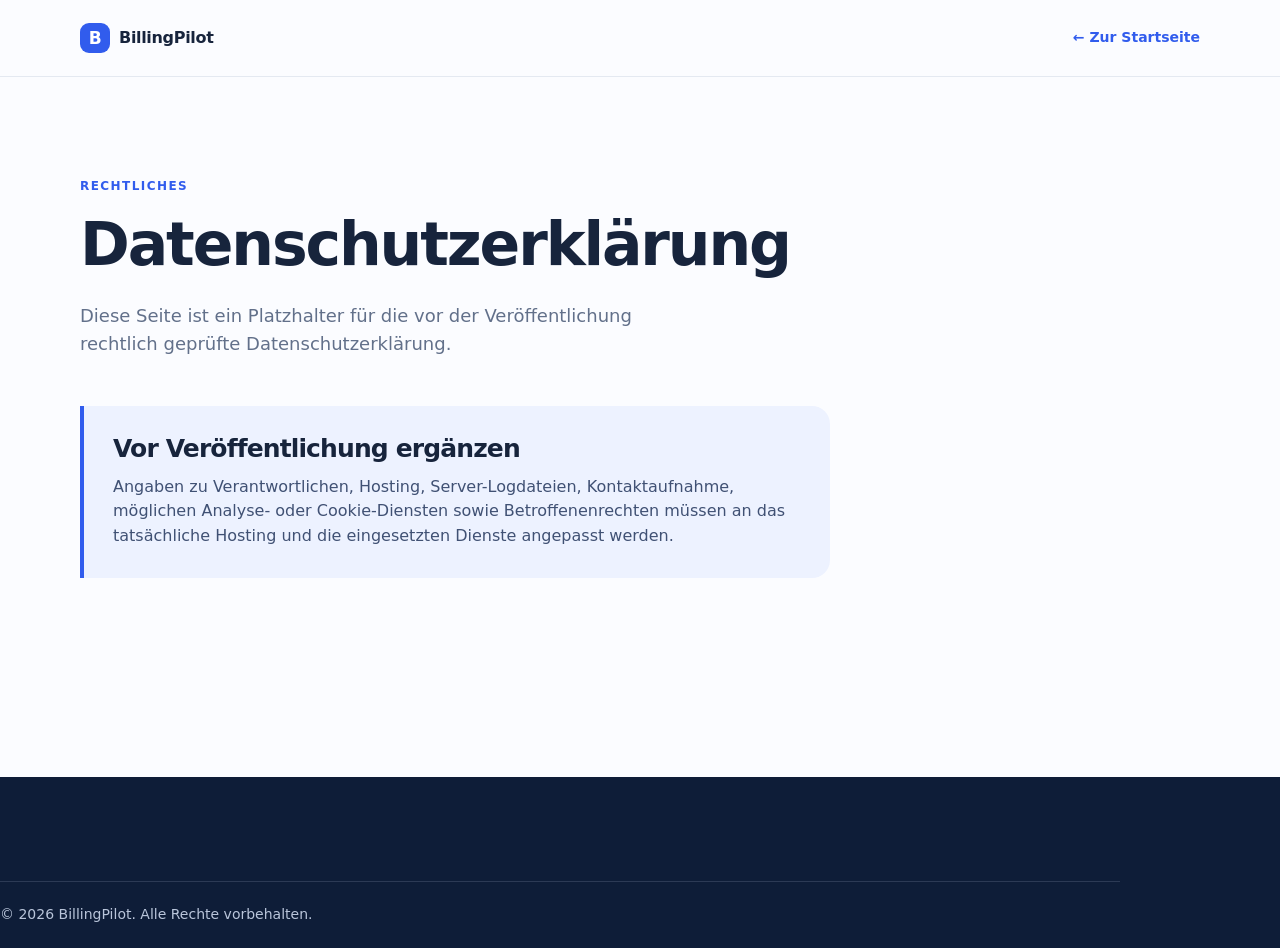
==== datenschutz.html @ 11ef14dd "Add files via upload Initial files for my website." ====
<!doctype html>
<html lang="de">
  <head>
    <meta charset="utf-8">
    <meta name="viewport" content="width=device-width, initial-scale=1">
    <meta name="description" content="Datenschutzinformationen von BillingPilot.">
    <title>Datenschutz – BillingPilot</title>
    <link rel="stylesheet" href="assets/css/site.css">
  </head>
  <body>
    <header class="site-header"><nav class="navigation wrapper" aria-label="Hauptnavigation"><a class="brand" href="index.html" aria-label="BillingPilot Startseite"><span class="brand-mark" aria-hidden="true">B</span><span>BillingPilot</span></a><a class="text-link" href="index.html">← Zur Startseite</a></nav></header>
    <main class="legal-page wrapper">
      <p class="eyebrow">Rechtliches</p>
      <h1>Datenschutzerklärung</h1>
      <p class="lead">Diese Seite ist ein Platzhalter für die vor der Veröffentlichung rechtlich geprüfte Datenschutzerklärung.</p>
      <div class="legal-notice"><h2>Vor Veröffentlichung ergänzen</h2><p>Angaben zu Verantwortlichen, Hosting, Server-Logdateien, Kontaktaufnahme, möglichen Analyse- oder Cookie-Diensten sowie Betroffenenrechten müssen an das tatsächliche Hosting und die eingesetzten Dienste angepasst werden.</p></div>
    </main>
    <footer class="site-footer"><p class="copyright wrapper">© <span id="year"></span> BillingPilot. Alle Rechte vorbehalten.</p></footer>
    <script src="assets/js/site.js"></script>
  </body>
</html>
---- assets/css/site.css ----
:root { --ink: #17243c; --muted: #62708a; --paper: #fbfcff; --line: #dce3ed; --blue: #315ced; --mint: #ceefe2; --navy: #0e1d38; --radius: 18px; }
* { box-sizing: border-box; }
html { scroll-behavior: smooth; }
body { margin: 0; color: var(--ink); background: var(--paper); font-family: "Segoe UI", system-ui, sans-serif; font-size: 16px; line-height: 1.55; }
a { color: inherit; text-decoration: none; }
.wrapper { width: min(1120px, calc(100% - 48px)); margin: 0 auto; }
.skip-link { position: absolute; left: -999px; }
.skip-link:focus { left: 20px; top: 20px; z-index: 5; padding: 10px; background: #fff; }
.site-header { position: sticky; top: 0; z-index: 2; border-bottom: 1px solid rgba(220, 227, 237, .75); background: rgba(251, 252, 255, .9); backdrop-filter: blur(12px); }
.navigation { min-height: 76px; display: flex; align-items: center; justify-content: space-between; gap: 24px; }
.brand { display: inline-flex; align-items: center; gap: 9px; font-weight: 750; letter-spacing: -.02em; }
.brand-mark { display: grid; width: 30px; height: 30px; place-items: center; border-radius: 9px; background: var(--blue); color: #fff; font-size: 17px; font-weight: 800; }
.nav-links { display: flex; gap: 27px; font-size: 14px; font-weight: 600; color: #43506a; }
.nav-links a:hover, .footer-links a:hover { color: var(--blue); }
.menu-toggle { display: none; border: 0; background: none; color: var(--ink); font: inherit; font-weight: 700; }
.hero { overflow: hidden; padding: 100px 0 106px; background: radial-gradient(circle at 82% 14%, #e3eaff 0, transparent 25%), linear-gradient(125deg, #f9fbff 25%, #eef5ff); }
.hero-grid, .download-grid { display: grid; grid-template-columns: 1.15fr .85fr; align-items: center; gap: clamp(42px, 8vw, 108px); }
.eyebrow { margin: 0 0 15px; color: var(--blue); font-size: 12px; font-weight: 800; letter-spacing: .12em; text-transform: uppercase; }
h1, h2, h3, p { margin-top: 0; }
h1, h2, h3 { line-height: 1.12; letter-spacing: -.035em; }
h1 { max-width: 700px; margin-bottom: 24px; font-size: clamp(42px, 5vw, 68px); }
h2 { max-width: 660px; margin-bottom: 18px; font-size: clamp(31px, 3.7vw, 48px); }
h3 { margin-bottom: 10px; font-size: 21px; }
.lead, .section-lead { max-width: 610px; color: var(--muted); font-size: 18px; }
.hero-actions { display: flex; flex-wrap: wrap; align-items: center; gap: 25px; margin-top: 33px; }
.button { display: inline-flex; align-items: center; justify-content: center; min-height: 48px; padding: 0 20px; border: 0; border-radius: 10px; font: inherit; font-weight: 750; }
.button-primary { background: var(--blue); color: #fff; box-shadow: 0 12px 26px rgba(49, 92, 237, .22); }
.button-primary:hover { background: #244bd0; }
.text-link { color: var(--blue); font-size: 14px; font-weight: 750; }
.hero-note { margin: 30px 0 0; color: #79849a; font-size: 13px; }
.dashboard-card { padding: 27px; border: 1px solid #dce5f6; border-radius: var(--radius); background: #fff; box-shadow: 0 30px 60px rgba(31, 55, 104, .14); transform: rotate(2deg); }
.card-topline, .mini-list div { display: flex; align-items: center; justify-content: space-between; gap: 10px; }
.card-topline { color: #586780; font-size: 13px; font-weight: 700; }.status-dot { color: #297859; }.status-dot::before { content: ""; display: inline-block; width: 7px; height: 7px; margin-right: 5px; border-radius: 50%; background: #52bf91; }
.metric { display: flex; flex-direction: column; margin: 26px 0 15px; }.metric strong { font-size: 45px; letter-spacing: -.06em; }.metric span { color: var(--muted); font-size: 13px; }
.chart { height: 91px; display: flex; align-items: end; gap: 9px; padding: 7px 0; border-bottom: 1px solid var(--line); }.chart i { width: 100%; border-radius: 5px 5px 2px 2px; background: #abc1ff; }.chart i:nth-child(1) { height: 35%; }.chart i:nth-child(2) { height: 56%; }.chart i:nth-child(3) { height: 41%; }.chart i:nth-child(4) { height: 72%; background: var(--blue); }.chart i:nth-child(5) { height: 60%; }.chart i:nth-child(6) { height: 84%; }.chart i:nth-child(7) { height: 69%; }
.mini-list { display: grid; gap: 15px; margin-top: 19px; }.mini-list div { justify-content: flex-start; font-size: 12px; }.mini-list b { margin-left: auto; }.avatar { display: grid; width: 27px; height: 27px; place-items: center; border-radius: 50%; background: var(--mint); color: #187052; font-size: 11px; font-weight: 800; }.avatar.muted { background: #eee9ff; color: #6052a5; }
.intro { padding: 116px 0; }.feature-grid { display: grid; grid-template-columns: repeat(3, 1fr); gap: 20px; margin-top: 48px; }.feature-card { min-height: 235px; padding: 29px; border: 1px solid var(--line); border-radius: var(--radius); background: #fff; }.feature-card p, .steps p, .security-panel p, .release-card p { color: var(--muted); font-size: 14px; }.feature-number { display: block; margin-bottom: 46px; color: var(--blue); font-size: 13px; font-weight: 800; }
.workflow { padding: 105px 0; background: var(--navy); color: #f6f8ff; }.workflow-grid { display: grid; grid-template-columns: .8fr 1.2fr; gap: 88px; }.workflow .eyebrow { color: #8ca6ff; }.workflow h2 { max-width: 390px; }.steps { display: grid; gap: 28px; padding: 0; margin: 0; list-style: none; }.steps li { display: flex; gap: 19px; }.steps li > span { display: grid; flex: 0 0 33px; height: 33px; place-items: center; border-radius: 50%; background: rgba(140, 166, 255, .17); color: #a8bbff; font-weight: 800; }.steps h3 { margin: 3px 0 6px; color: #fff; }.steps p { margin-bottom: 0; color: #bfcae0; }
.security { padding: 110px 0; }.security-panel { display: grid; grid-template-columns: 1fr 1fr; gap: 65px; padding: clamp(30px, 5vw, 64px); border-radius: var(--radius); background: var(--mint); }.security-panel .eyebrow { color: #197255; }.security-panel p:last-child { align-self: end; color: #315d4f; font-size: 17px; }
.download { padding: 100px 0; border-top: 1px solid var(--line); background: #f2f5fb; }.release-card { padding: 30px; border-radius: var(--radius); background: #fff; box-shadow: 0 15px 40px rgba(29, 47, 86, .08); }.release-label { color: var(--blue); font-size: 12px; font-weight: 800; text-transform: uppercase; letter-spacing: .08em; }.release-card h3 { margin-top: 20px; }.button-disabled { width: 100%; margin: 10px 0 18px; background: #dce3ee; color: #79849a; cursor: not-allowed; }.release-meta { border-top: 1px solid var(--line); padding-top: 17px; font-size: 12px !important; }
.site-footer { padding: 58px 0 22px; background: var(--navy); color: #fff; }.footer-grid { display: flex; justify-content: space-between; gap: 40px; }.site-footer .brand-mark { background: #8ca6ff; color: var(--navy); }.site-footer p { margin: 13px 0 0; color: #b9c5da; font-size: 14px; }.footer-links { display: flex; flex-wrap: wrap; align-content: start; justify-content: flex-end; gap: 12px 25px; color: #c7d1e2; font-size: 14px; }.copyright { margin-top: 46px !important; padding-top: 22px; border-top: 1px solid rgba(197, 210, 235, .16); }
.legal-page { min-height: calc(100vh - 200px); padding-top: 100px; padding-bottom: 120px; }.legal-page h1 { font-size: clamp(40px, 5vw, 60px); }.legal-notice { max-width: 750px; margin-top: 48px; padding: 29px; border-left: 4px solid var(--blue); border-radius: 0 var(--radius) var(--radius) 0; background: #edf2ff; }.legal-notice h2 { margin-bottom: 12px; font-size: 25px; }.legal-notice p { margin-bottom: 0; color: #405174; }
@media (max-width: 760px) { .wrapper { width: min(100% - 36px, 600px); }.navigation { min-height: 65px; }.menu-toggle { display: block; }.nav-links { display: none; position: absolute; top: 65px; right: 18px; left: 18px; flex-direction: column; gap: 0; padding: 10px 17px; border: 1px solid var(--line); border-radius: 12px; background: #fff; box-shadow: 0 10px 30px rgba(25, 38, 64, .1); }.nav-links.is-open { display: flex; }.nav-links a { padding: 10px 0; }.hero { padding: 64px 0 72px; }.hero-grid, .download-grid, .workflow-grid, .security-panel { grid-template-columns: 1fr; }.dashboard-card { max-width: 420px; margin: 12px auto 0; transform: none; }.intro, .security { padding: 76px 0; }.feature-grid { grid-template-columns: 1fr; margin-top: 32px; }.feature-card { min-height: auto; }.feature-number { margin-bottom: 28px; }.workflow, .download { padding: 75px 0; }.workflow-grid { gap: 38px; }.footer-grid { flex-direction: column; }.footer-links { justify-content: flex-start; } }
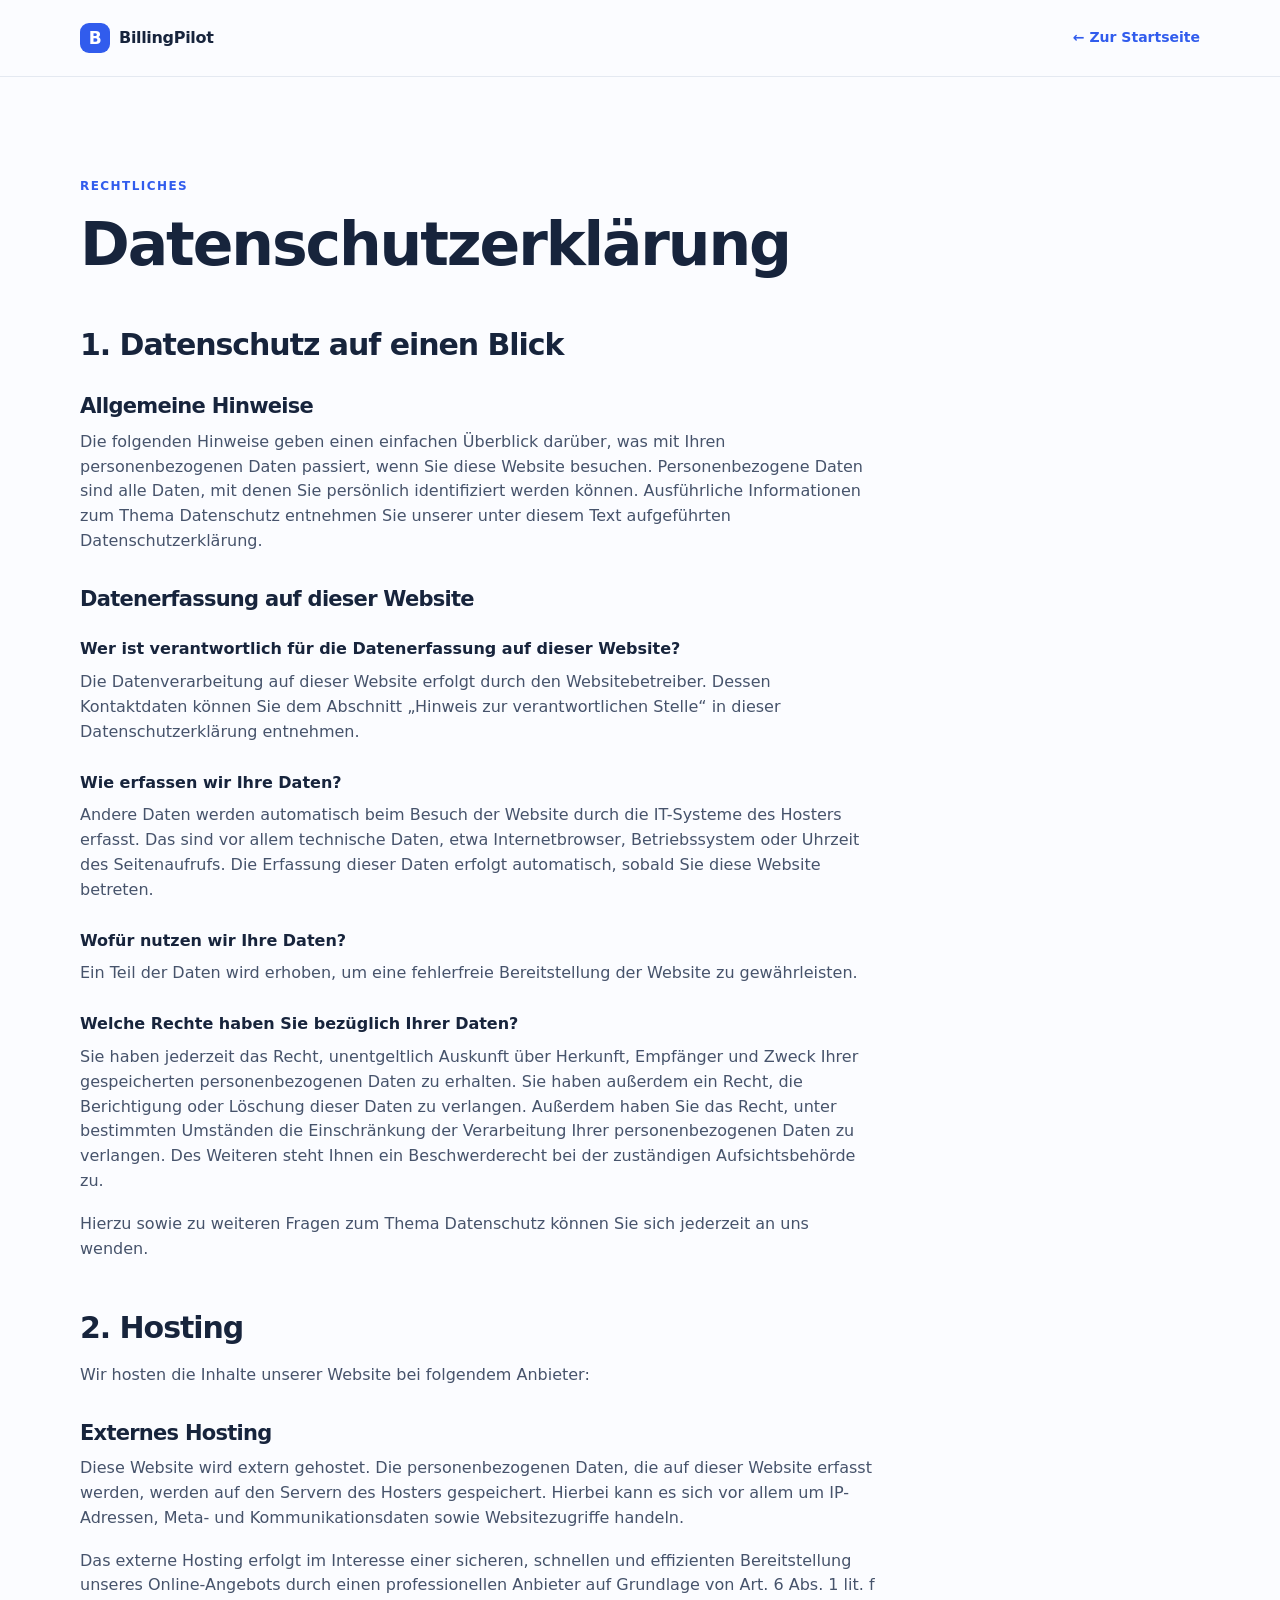
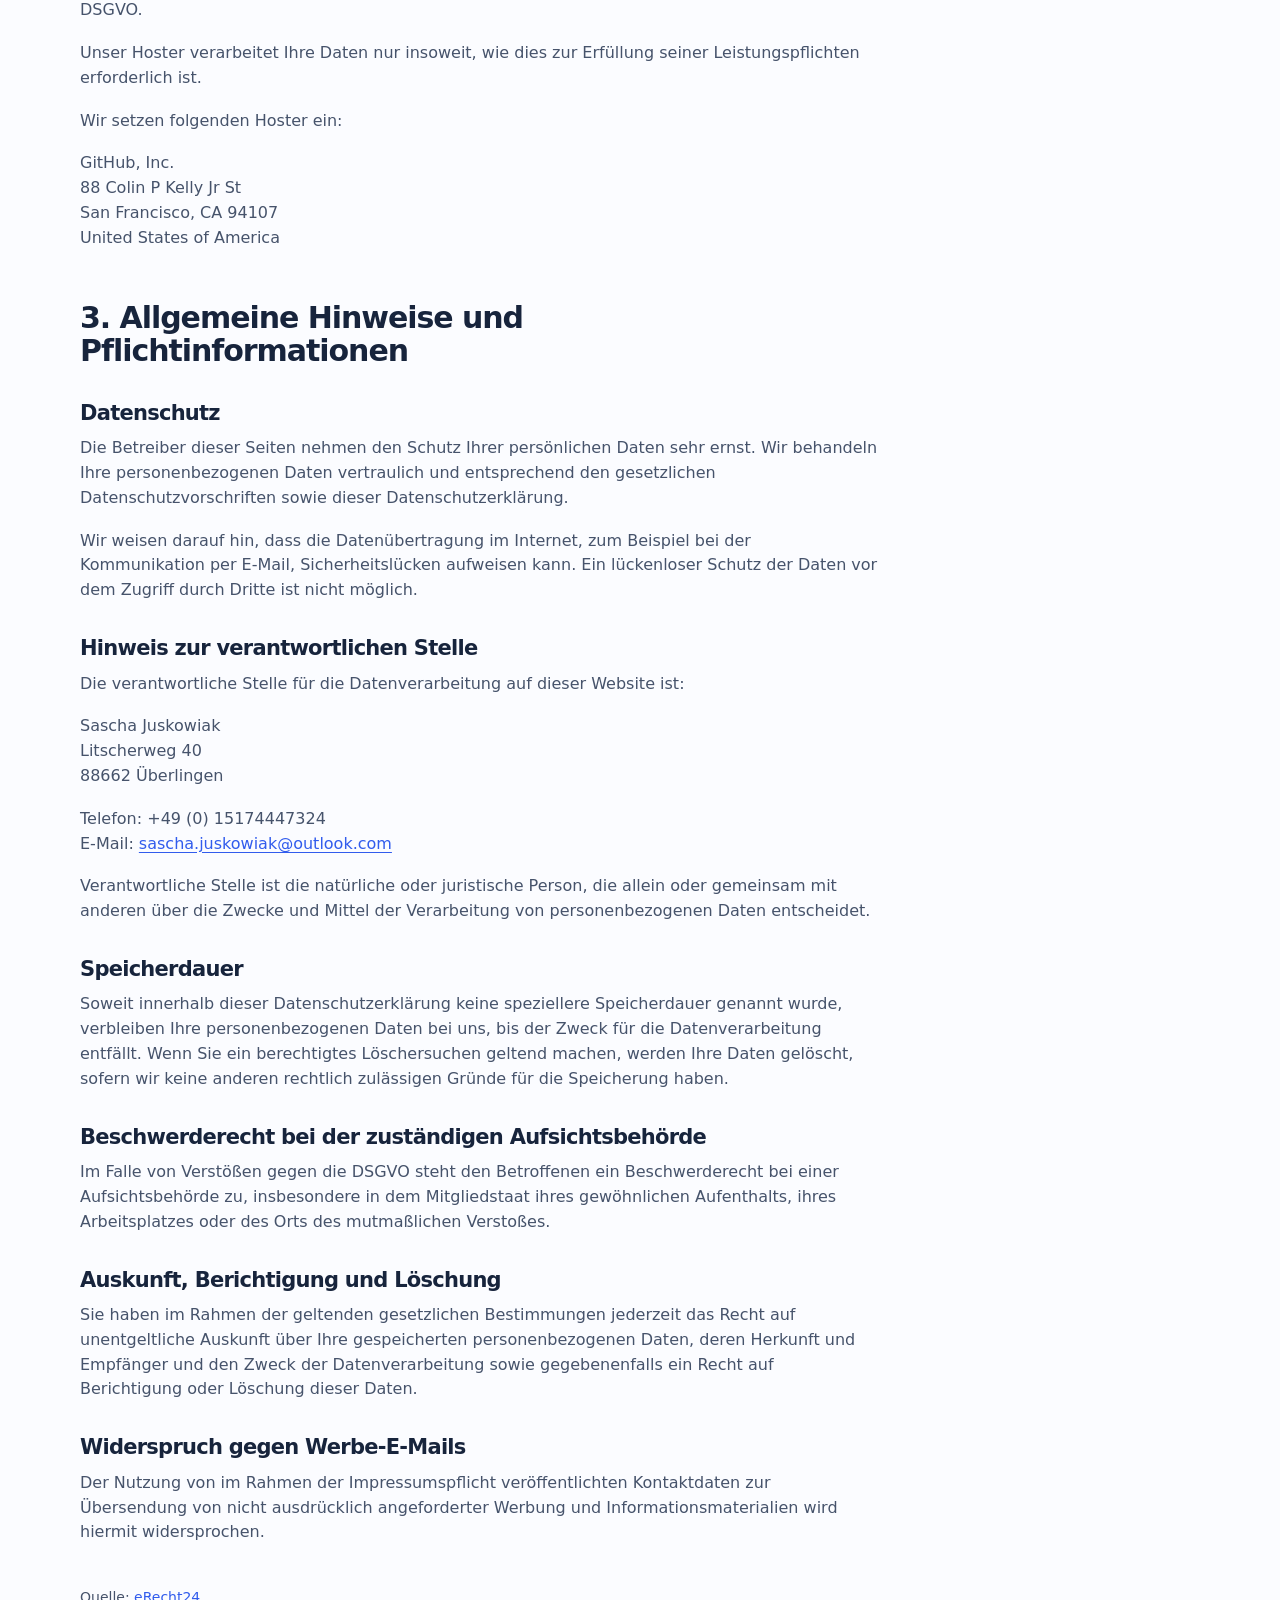
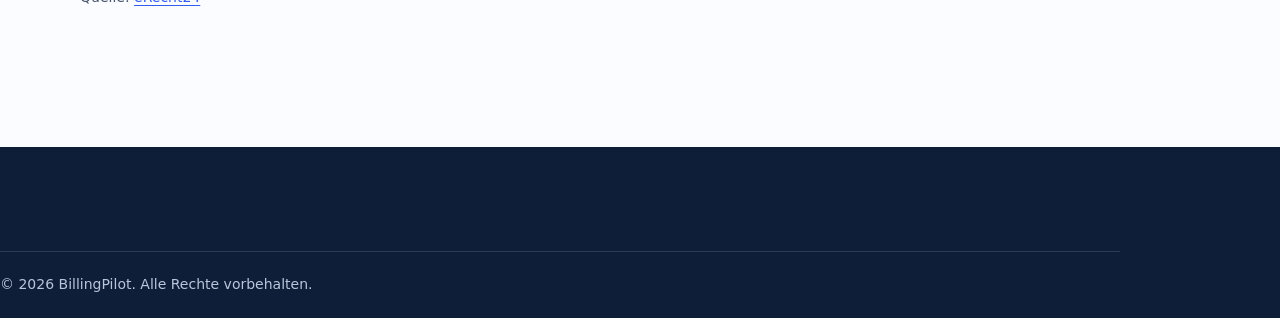
==== commit 2aa2ae09: "Add files via upload Platzhalter Seiten für Datenschutz und Impressum ersetzt durch Rechtstexte von " ====
--- a/datenschutz.html
+++ b/datenschutz.html
@@ -12,8 +12,62 @@
     <main class="legal-page wrapper">
       <p class="eyebrow">Rechtliches</p>
       <h1>Datenschutzerklärung</h1>
-      <p class="lead">Diese Seite ist ein Platzhalter für die vor der Veröffentlichung rechtlich geprüfte Datenschutzerklärung.</p>
-      <div class="legal-notice"><h2>Vor Veröffentlichung ergänzen</h2><p>Angaben zu Verantwortlichen, Hosting, Server-Logdateien, Kontaktaufnahme, möglichen Analyse- oder Cookie-Diensten sowie Betroffenenrechten müssen an das tatsächliche Hosting und die eingesetzten Dienste angepasst werden.</p></div>
+      <div class="legal-content">
+        <h2>1. Datenschutz auf einen Blick</h2>
+        <h3>Allgemeine Hinweise</h3>
+        <p>Die folgenden Hinweise geben einen einfachen Überblick darüber, was mit Ihren personenbezogenen Daten passiert, wenn Sie diese Website besuchen. Personenbezogene Daten sind alle Daten, mit denen Sie persönlich identifiziert werden können. Ausführliche Informationen zum Thema Datenschutz entnehmen Sie unserer unter diesem Text aufgeführten Datenschutzerklärung.</p>
+        <h3>Datenerfassung auf dieser Website</h3>
+        <h4>Wer ist verantwortlich für die Datenerfassung auf dieser Website?</h4>
+        <p>Die Datenverarbeitung auf dieser Website erfolgt durch den Websitebetreiber. Dessen Kontaktdaten können Sie dem Abschnitt „Hinweis zur verantwortlichen Stelle“ in dieser Datenschutzerklärung entnehmen.</p>
+        <h4>Wie erfassen wir Ihre Daten?</h4>
+        <p>Andere Daten werden automatisch beim Besuch der Website durch die IT-Systeme des Hosters erfasst. Das sind vor allem technische Daten, etwa Internetbrowser, Betriebssystem oder Uhrzeit des Seitenaufrufs. Die Erfassung dieser Daten erfolgt automatisch, sobald Sie diese Website betreten.</p>
+        <h4>Wofür nutzen wir Ihre Daten?</h4>
+        <p>Ein Teil der Daten wird erhoben, um eine fehlerfreie Bereitstellung der Website zu gewährleisten.</p>
+        <h4>Welche Rechte haben Sie bezüglich Ihrer Daten?</h4>
+        <p>Sie haben jederzeit das Recht, unentgeltlich Auskunft über Herkunft, Empfänger und Zweck Ihrer gespeicherten personenbezogenen Daten zu erhalten. Sie haben außerdem ein Recht, die Berichtigung oder Löschung dieser Daten zu verlangen. Außerdem haben Sie das Recht, unter bestimmten Umständen die Einschränkung der Verarbeitung Ihrer personenbezogenen Daten zu verlangen. Des Weiteren steht Ihnen ein Beschwerderecht bei der zuständigen Aufsichtsbehörde zu.</p>
+        <p>Hierzu sowie zu weiteren Fragen zum Thema Datenschutz können Sie sich jederzeit an uns wenden.</p>
+
+        <!-- Der Standardabschnitt zu Analyse-Tools bleibt deaktiviert, solange keine Analyse- oder Drittanbieter-Tools eingesetzt werden.
+        <h3>Analyse-Tools und Tools von Drittanbietern</h3>
+        <p>Beim Besuch dieser Website kann Ihr Surf-Verhalten statistisch ausgewertet werden.</p>
+        -->
+
+        <h2>2. Hosting</h2>
+        <p>Wir hosten die Inhalte unserer Website bei folgendem Anbieter:</p>
+        <h3>Externes Hosting</h3>
+        <p>Diese Website wird extern gehostet. Die personenbezogenen Daten, die auf dieser Website erfasst werden, werden auf den Servern des Hosters gespeichert. Hierbei kann es sich vor allem um IP-Adressen, Meta- und Kommunikationsdaten sowie Websitezugriffe handeln.</p>
+        <p>Das externe Hosting erfolgt im Interesse einer sicheren, schnellen und effizienten Bereitstellung unseres Online-Angebots durch einen professionellen Anbieter auf Grundlage von Art. 6 Abs. 1 lit. f DSGVO.</p>
+        <p>Unser Hoster verarbeitet Ihre Daten nur insoweit, wie dies zur Erfüllung seiner Leistungspflichten erforderlich ist.</p>
+        <p>Wir setzen folgenden Hoster ein:</p>
+        <p>GitHub, Inc.<br>88 Colin P Kelly Jr St<br>San Francisco, CA 94107<br>United States of America</p>
+
+        <h2>3. Allgemeine Hinweise und Pflichtinformationen</h2>
+        <h3>Datenschutz</h3>
+        <p>Die Betreiber dieser Seiten nehmen den Schutz Ihrer persönlichen Daten sehr ernst. Wir behandeln Ihre personenbezogenen Daten vertraulich und entsprechend den gesetzlichen Datenschutzvorschriften sowie dieser Datenschutzerklärung.</p>
+        <p>Wir weisen darauf hin, dass die Datenübertragung im Internet, zum Beispiel bei der Kommunikation per E-Mail, Sicherheitslücken aufweisen kann. Ein lückenloser Schutz der Daten vor dem Zugriff durch Dritte ist nicht möglich.</p>
+        <h3>Hinweis zur verantwortlichen Stelle</h3>
+        <p>Die verantwortliche Stelle für die Datenverarbeitung auf dieser Website ist:</p>
+        <p>Sascha Juskowiak<br>Litscherweg 40<br>88662 Überlingen</p>
+        <p>Telefon: +49 (0) 15174447324<br>E-Mail: <a href="mailto:sascha.juskowiak@outlook.com">sascha.juskowiak@outlook.com</a></p>
+        <p>Verantwortliche Stelle ist die natürliche oder juristische Person, die allein oder gemeinsam mit anderen über die Zwecke und Mittel der Verarbeitung von personenbezogenen Daten entscheidet.</p>
+        <h3>Speicherdauer</h3>
+        <p>Soweit innerhalb dieser Datenschutzerklärung keine speziellere Speicherdauer genannt wurde, verbleiben Ihre personenbezogenen Daten bei uns, bis der Zweck für die Datenverarbeitung entfällt. Wenn Sie ein berechtigtes Löschersuchen geltend machen, werden Ihre Daten gelöscht, sofern wir keine anderen rechtlich zulässigen Gründe für die Speicherung haben.</p>
+        <h3>Beschwerderecht bei der zuständigen Aufsichtsbehörde</h3>
+        <p>Im Falle von Verstößen gegen die DSGVO steht den Betroffenen ein Beschwerderecht bei einer Aufsichtsbehörde zu, insbesondere in dem Mitgliedstaat ihres gewöhnlichen Aufenthalts, ihres Arbeitsplatzes oder des Orts des mutmaßlichen Verstoßes.</p>
+        <h3>Auskunft, Berichtigung und Löschung</h3>
+        <p>Sie haben im Rahmen der geltenden gesetzlichen Bestimmungen jederzeit das Recht auf unentgeltliche Auskunft über Ihre gespeicherten personenbezogenen Daten, deren Herkunft und Empfänger und den Zweck der Datenverarbeitung sowie gegebenenfalls ein Recht auf Berichtigung oder Löschung dieser Daten.</p>
+        <h3>Widerspruch gegen Werbe-E-Mails</h3>
+        <p>Der Nutzung von im Rahmen der Impressumspflicht veröffentlichten Kontaktdaten zur Übersendung von nicht ausdrücklich angeforderter Werbung und Informationsmaterialien wird hiermit widersprochen.</p>
+
+        <!-- Diese eRecht24-Standardabschnitte sind aktuell deaktiviert, weil die Test-Website weder eigene Cookies, ein Kontaktformular, eine Kommentarfunktion noch einen Newsletter anbietet.
+        <h2>4. Datenerfassung auf dieser Website</h2>
+        <h3>Cookies</h3><p>Unsere Internetseiten verwenden so genannte Cookies.</p>
+        <h3>Kontaktformular</h3><p>Wenn Sie uns per Kontaktformular Anfragen zukommen lassen, werden Ihre Angaben gespeichert.</p>
+        <h3>Kommentarfunktion auf dieser Website</h3><p>Für die Kommentarfunktion auf dieser Seite werden Daten verarbeitet.</p>
+        <h2>5. Newsletter</h2><h3>Newsletterdaten</h3><p>Wenn Sie den auf der Website angebotenen Newsletter beziehen möchten, benötigen wir Ihre E-Mail-Adresse.</p>
+        -->
+        <p class="legal-source">Quelle: <a href="https://www.e-recht24.de" rel="noopener noreferrer">eRecht24</a></p>
+      </div>
     </main>
     <footer class="site-footer"><p class="copyright wrapper">© <span id="year"></span> BillingPilot. Alle Rechte vorbehalten.</p></footer>
     <script src="assets/js/site.js"></script>
--- a/assets/css/site.css
+++ b/assets/css/site.css
@@ -40,4 +40,5 @@
 .download { padding: 100px 0; border-top: 1px solid var(--line); background: #f2f5fb; }.release-card { padding: 30px; border-radius: var(--radius); background: #fff; box-shadow: 0 15px 40px rgba(29, 47, 86, .08); }.release-label { color: var(--blue); font-size: 12px; font-weight: 800; text-transform: uppercase; letter-spacing: .08em; }.release-card h3 { margin-top: 20px; }.button-disabled { width: 100%; margin: 10px 0 18px; background: #dce3ee; color: #79849a; cursor: not-allowed; }.release-meta { border-top: 1px solid var(--line); padding-top: 17px; font-size: 12px !important; }
 .site-footer { padding: 58px 0 22px; background: var(--navy); color: #fff; }.footer-grid { display: flex; justify-content: space-between; gap: 40px; }.site-footer .brand-mark { background: #8ca6ff; color: var(--navy); }.site-footer p { margin: 13px 0 0; color: #b9c5da; font-size: 14px; }.footer-links { display: flex; flex-wrap: wrap; align-content: start; justify-content: flex-end; gap: 12px 25px; color: #c7d1e2; font-size: 14px; }.copyright { margin-top: 46px !important; padding-top: 22px; border-top: 1px solid rgba(197, 210, 235, .16); }
 .legal-page { min-height: calc(100vh - 200px); padding-top: 100px; padding-bottom: 120px; }.legal-page h1 { font-size: clamp(40px, 5vw, 60px); }.legal-notice { max-width: 750px; margin-top: 48px; padding: 29px; border-left: 4px solid var(--blue); border-radius: 0 var(--radius) var(--radius) 0; background: #edf2ff; }.legal-notice h2 { margin-bottom: 12px; font-size: 25px; }.legal-notice p { margin-bottom: 0; color: #405174; }
+.legal-content { max-width: 800px; color: #46536b; }.legal-content h2 { margin: 50px 0 18px; color: var(--ink); font-size: 30px; }.legal-content h3 { margin: 34px 0 11px; color: var(--ink); font-size: 21px; }.legal-content h4 { margin: 26px 0 8px; color: var(--ink); font-size: 16px; }.legal-content p { margin-bottom: 18px; }.legal-content ul { margin: -4px 0 20px; padding-left: 24px; }.legal-content li { margin-bottom: 9px; }.legal-content a { color: var(--blue); text-decoration: underline; text-underline-offset: 3px; }.legal-source { margin-top: 42px; font-size: 14px; }
 @media (max-width: 760px) { .wrapper { width: min(100% - 36px, 600px); }.navigation { min-height: 65px; }.menu-toggle { display: block; }.nav-links { display: none; position: absolute; top: 65px; right: 18px; left: 18px; flex-direction: column; gap: 0; padding: 10px 17px; border: 1px solid var(--line); border-radius: 12px; background: #fff; box-shadow: 0 10px 30px rgba(25, 38, 64, .1); }.nav-links.is-open { display: flex; }.nav-links a { padding: 10px 0; }.hero { padding: 64px 0 72px; }.hero-grid, .download-grid, .workflow-grid, .security-panel { grid-template-columns: 1fr; }.dashboard-card { max-width: 420px; margin: 12px auto 0; transform: none; }.intro, .security { padding: 76px 0; }.feature-grid { grid-template-columns: 1fr; margin-top: 32px; }.feature-card { min-height: auto; }.feature-number { margin-bottom: 28px; }.workflow, .download { padding: 75px 0; }.workflow-grid { gap: 38px; }.footer-grid { flex-direction: column; }.footer-links { justify-content: flex-start; } }
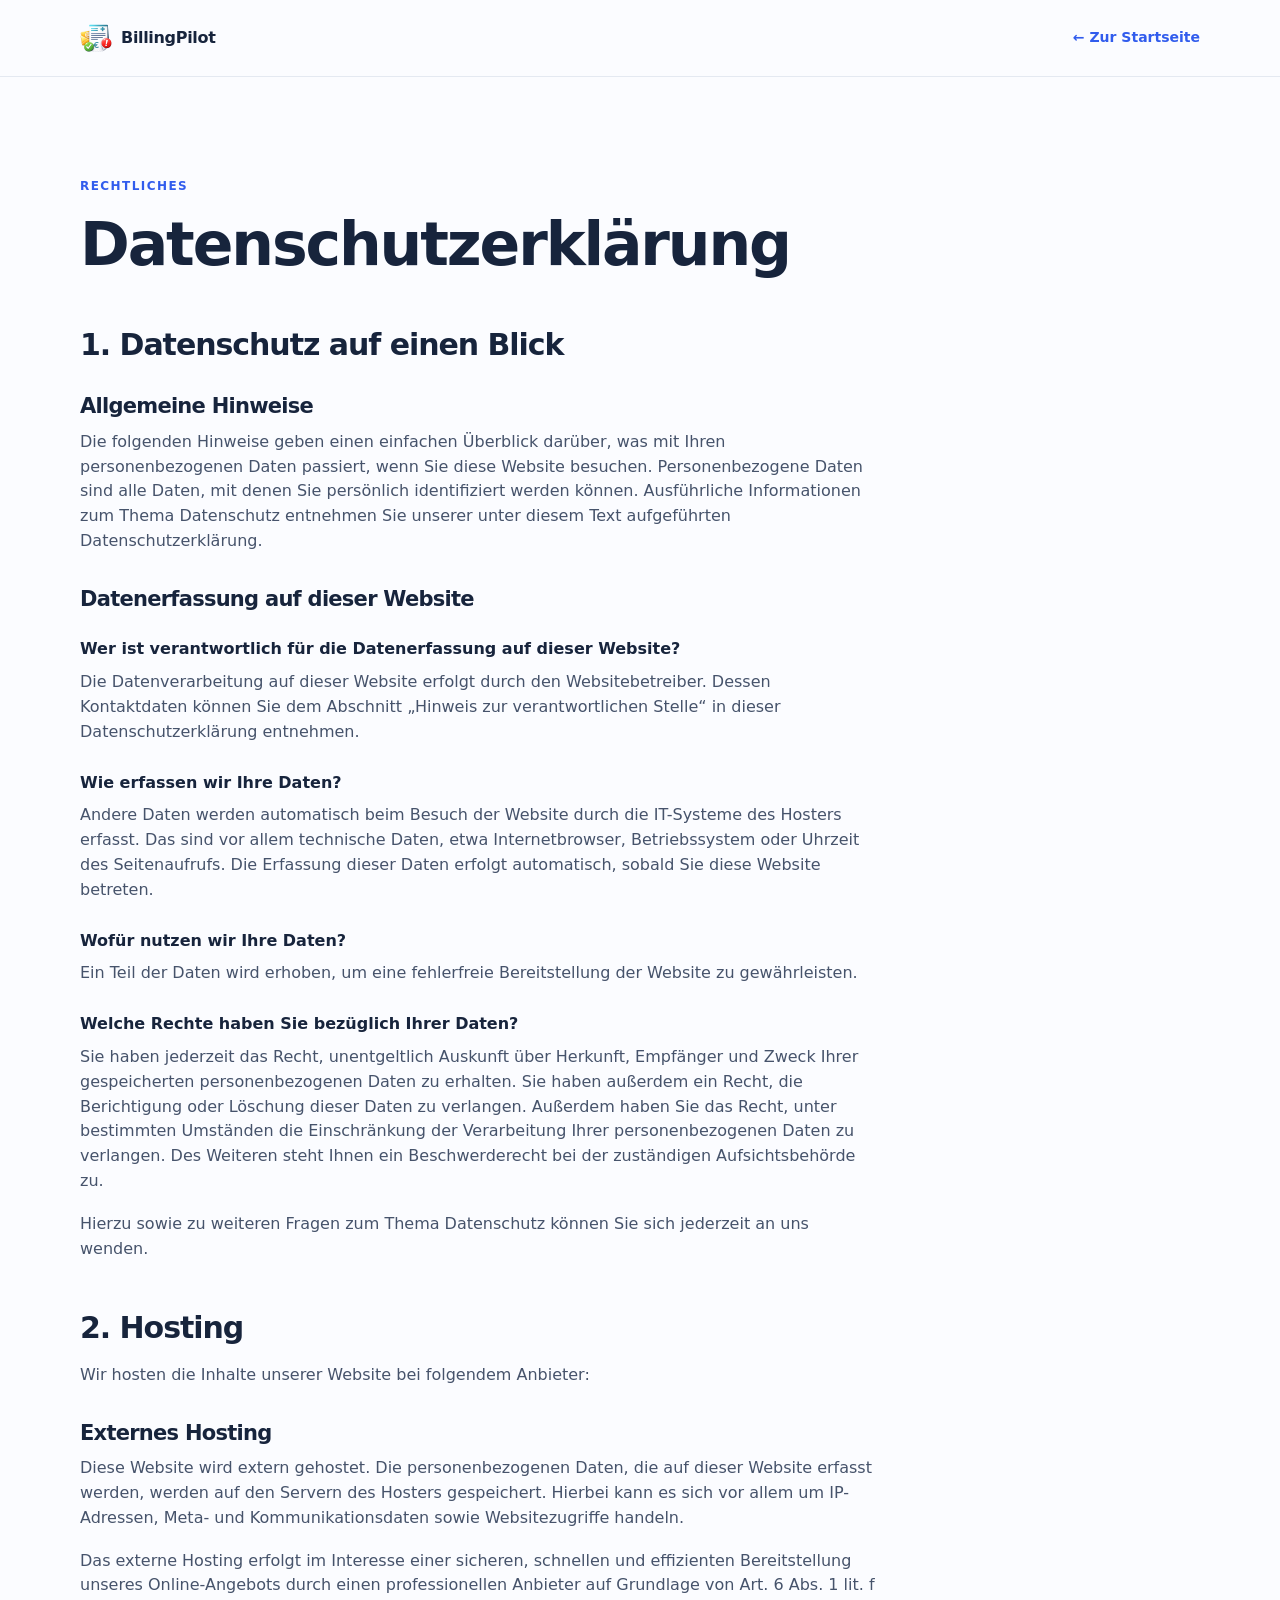
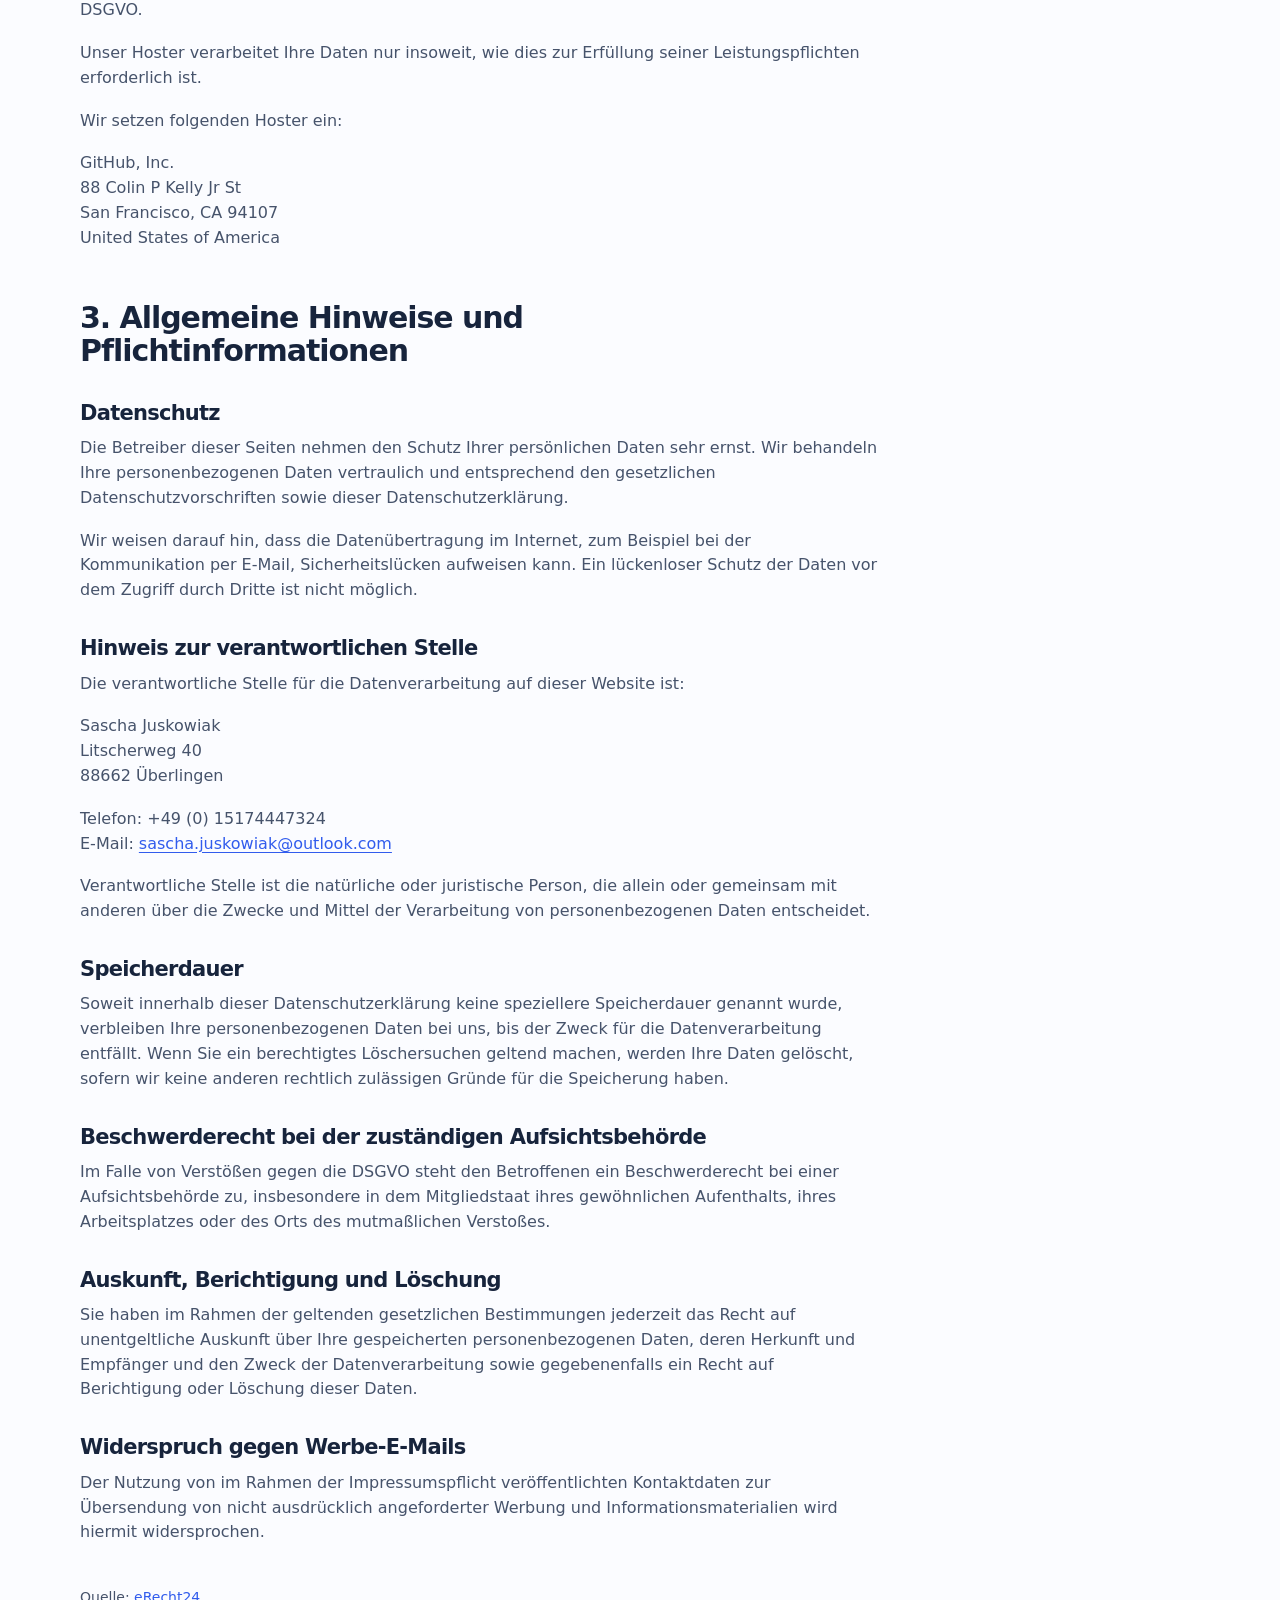
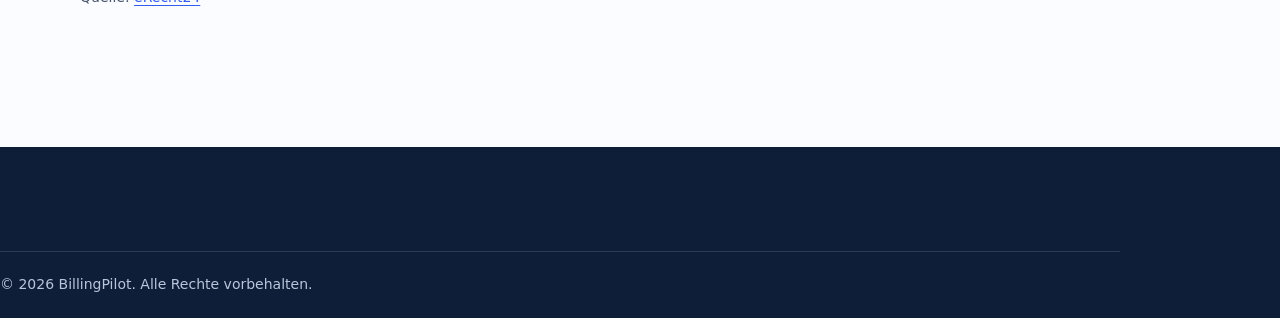
==== commit 6cdad518: "Add files via upload ICONs ersetzt: - icon_small.ico als Browser-Tab-Symbol auf allen drei Seiten." ====
--- a/datenschutz.html
+++ b/datenschutz.html
@@ -5,10 +5,11 @@
     <meta name="viewport" content="width=device-width, initial-scale=1">
     <meta name="description" content="Datenschutzinformationen von BillingPilot.">
     <title>Datenschutz – BillingPilot</title>
+    <link rel="icon" href="assets/icons/icon_small.ico" sizes="any">
     <link rel="stylesheet" href="assets/css/site.css">
   </head>
   <body>
-    <header class="site-header"><nav class="navigation wrapper" aria-label="Hauptnavigation"><a class="brand" href="index.html" aria-label="BillingPilot Startseite"><span class="brand-mark" aria-hidden="true">B</span><span>BillingPilot</span></a><a class="text-link" href="index.html">← Zur Startseite</a></nav></header>
+    <header class="site-header"><nav class="navigation wrapper" aria-label="Hauptnavigation"><a class="brand" href="index.html" aria-label="BillingPilot Startseite"><img class="brand-mark" src="assets/icons/icon.ico" alt=""><span>BillingPilot</span></a><a class="text-link" href="index.html">← Zur Startseite</a></nav></header>
     <main class="legal-page wrapper">
       <p class="eyebrow">Rechtliches</p>
       <h1>Datenschutzerklärung</h1>
--- a/assets/css/site.css
+++ b/assets/css/site.css
@@ -9,7 +9,7 @@
 .site-header { position: sticky; top: 0; z-index: 2; border-bottom: 1px solid rgba(220, 227, 237, .75); background: rgba(251, 252, 255, .9); backdrop-filter: blur(12px); }
 .navigation { min-height: 76px; display: flex; align-items: center; justify-content: space-between; gap: 24px; }
 .brand { display: inline-flex; align-items: center; gap: 9px; font-weight: 750; letter-spacing: -.02em; }
-.brand-mark { display: grid; width: 30px; height: 30px; place-items: center; border-radius: 9px; background: var(--blue); color: #fff; font-size: 17px; font-weight: 800; }
+.brand-mark { display: block; width: 32px; height: 32px; flex: 0 0 32px; object-fit: contain; }
 .nav-links { display: flex; gap: 27px; font-size: 14px; font-weight: 600; color: #43506a; }
 .nav-links a:hover, .footer-links a:hover { color: var(--blue); }
 .menu-toggle { display: none; border: 0; background: none; color: var(--ink); font: inherit; font-weight: 700; }
@@ -38,7 +38,7 @@
 .workflow { padding: 105px 0; background: var(--navy); color: #f6f8ff; }.workflow-grid { display: grid; grid-template-columns: .8fr 1.2fr; gap: 88px; }.workflow .eyebrow { color: #8ca6ff; }.workflow h2 { max-width: 390px; }.steps { display: grid; gap: 28px; padding: 0; margin: 0; list-style: none; }.steps li { display: flex; gap: 19px; }.steps li > span { display: grid; flex: 0 0 33px; height: 33px; place-items: center; border-radius: 50%; background: rgba(140, 166, 255, .17); color: #a8bbff; font-weight: 800; }.steps h3 { margin: 3px 0 6px; color: #fff; }.steps p { margin-bottom: 0; color: #bfcae0; }
 .security { padding: 110px 0; }.security-panel { display: grid; grid-template-columns: 1fr 1fr; gap: 65px; padding: clamp(30px, 5vw, 64px); border-radius: var(--radius); background: var(--mint); }.security-panel .eyebrow { color: #197255; }.security-panel p:last-child { align-self: end; color: #315d4f; font-size: 17px; }
 .download { padding: 100px 0; border-top: 1px solid var(--line); background: #f2f5fb; }.release-card { padding: 30px; border-radius: var(--radius); background: #fff; box-shadow: 0 15px 40px rgba(29, 47, 86, .08); }.release-label { color: var(--blue); font-size: 12px; font-weight: 800; text-transform: uppercase; letter-spacing: .08em; }.release-card h3 { margin-top: 20px; }.button-disabled { width: 100%; margin: 10px 0 18px; background: #dce3ee; color: #79849a; cursor: not-allowed; }.release-meta { border-top: 1px solid var(--line); padding-top: 17px; font-size: 12px !important; }
-.site-footer { padding: 58px 0 22px; background: var(--navy); color: #fff; }.footer-grid { display: flex; justify-content: space-between; gap: 40px; }.site-footer .brand-mark { background: #8ca6ff; color: var(--navy); }.site-footer p { margin: 13px 0 0; color: #b9c5da; font-size: 14px; }.footer-links { display: flex; flex-wrap: wrap; align-content: start; justify-content: flex-end; gap: 12px 25px; color: #c7d1e2; font-size: 14px; }.copyright { margin-top: 46px !important; padding-top: 22px; border-top: 1px solid rgba(197, 210, 235, .16); }
+.site-footer { padding: 58px 0 22px; background: var(--navy); color: #fff; }.footer-grid { display: flex; justify-content: space-between; gap: 40px; }.site-footer p { margin: 13px 0 0; color: #b9c5da; font-size: 14px; }.footer-links { display: flex; flex-wrap: wrap; align-content: start; justify-content: flex-end; gap: 12px 25px; color: #c7d1e2; font-size: 14px; }.copyright { margin-top: 46px !important; padding-top: 22px; border-top: 1px solid rgba(197, 210, 235, .16); }
 .legal-page { min-height: calc(100vh - 200px); padding-top: 100px; padding-bottom: 120px; }.legal-page h1 { font-size: clamp(40px, 5vw, 60px); }.legal-notice { max-width: 750px; margin-top: 48px; padding: 29px; border-left: 4px solid var(--blue); border-radius: 0 var(--radius) var(--radius) 0; background: #edf2ff; }.legal-notice h2 { margin-bottom: 12px; font-size: 25px; }.legal-notice p { margin-bottom: 0; color: #405174; }
 .legal-content { max-width: 800px; color: #46536b; }.legal-content h2 { margin: 50px 0 18px; color: var(--ink); font-size: 30px; }.legal-content h3 { margin: 34px 0 11px; color: var(--ink); font-size: 21px; }.legal-content h4 { margin: 26px 0 8px; color: var(--ink); font-size: 16px; }.legal-content p { margin-bottom: 18px; }.legal-content ul { margin: -4px 0 20px; padding-left: 24px; }.legal-content li { margin-bottom: 9px; }.legal-content a { color: var(--blue); text-decoration: underline; text-underline-offset: 3px; }.legal-source { margin-top: 42px; font-size: 14px; }
 @media (max-width: 760px) { .wrapper { width: min(100% - 36px, 600px); }.navigation { min-height: 65px; }.menu-toggle { display: block; }.nav-links { display: none; position: absolute; top: 65px; right: 18px; left: 18px; flex-direction: column; gap: 0; padding: 10px 17px; border: 1px solid var(--line); border-radius: 12px; background: #fff; box-shadow: 0 10px 30px rgba(25, 38, 64, .1); }.nav-links.is-open { display: flex; }.nav-links a { padding: 10px 0; }.hero { padding: 64px 0 72px; }.hero-grid, .download-grid, .workflow-grid, .security-panel { grid-template-columns: 1fr; }.dashboard-card { max-width: 420px; margin: 12px auto 0; transform: none; }.intro, .security { padding: 76px 0; }.feature-grid { grid-template-columns: 1fr; margin-top: 32px; }.feature-card { min-height: auto; }.feature-number { margin-bottom: 28px; }.workflow, .download { padding: 75px 0; }.workflow-grid { gap: 38px; }.footer-grid { flex-direction: column; }.footer-links { justify-content: flex-start; } }
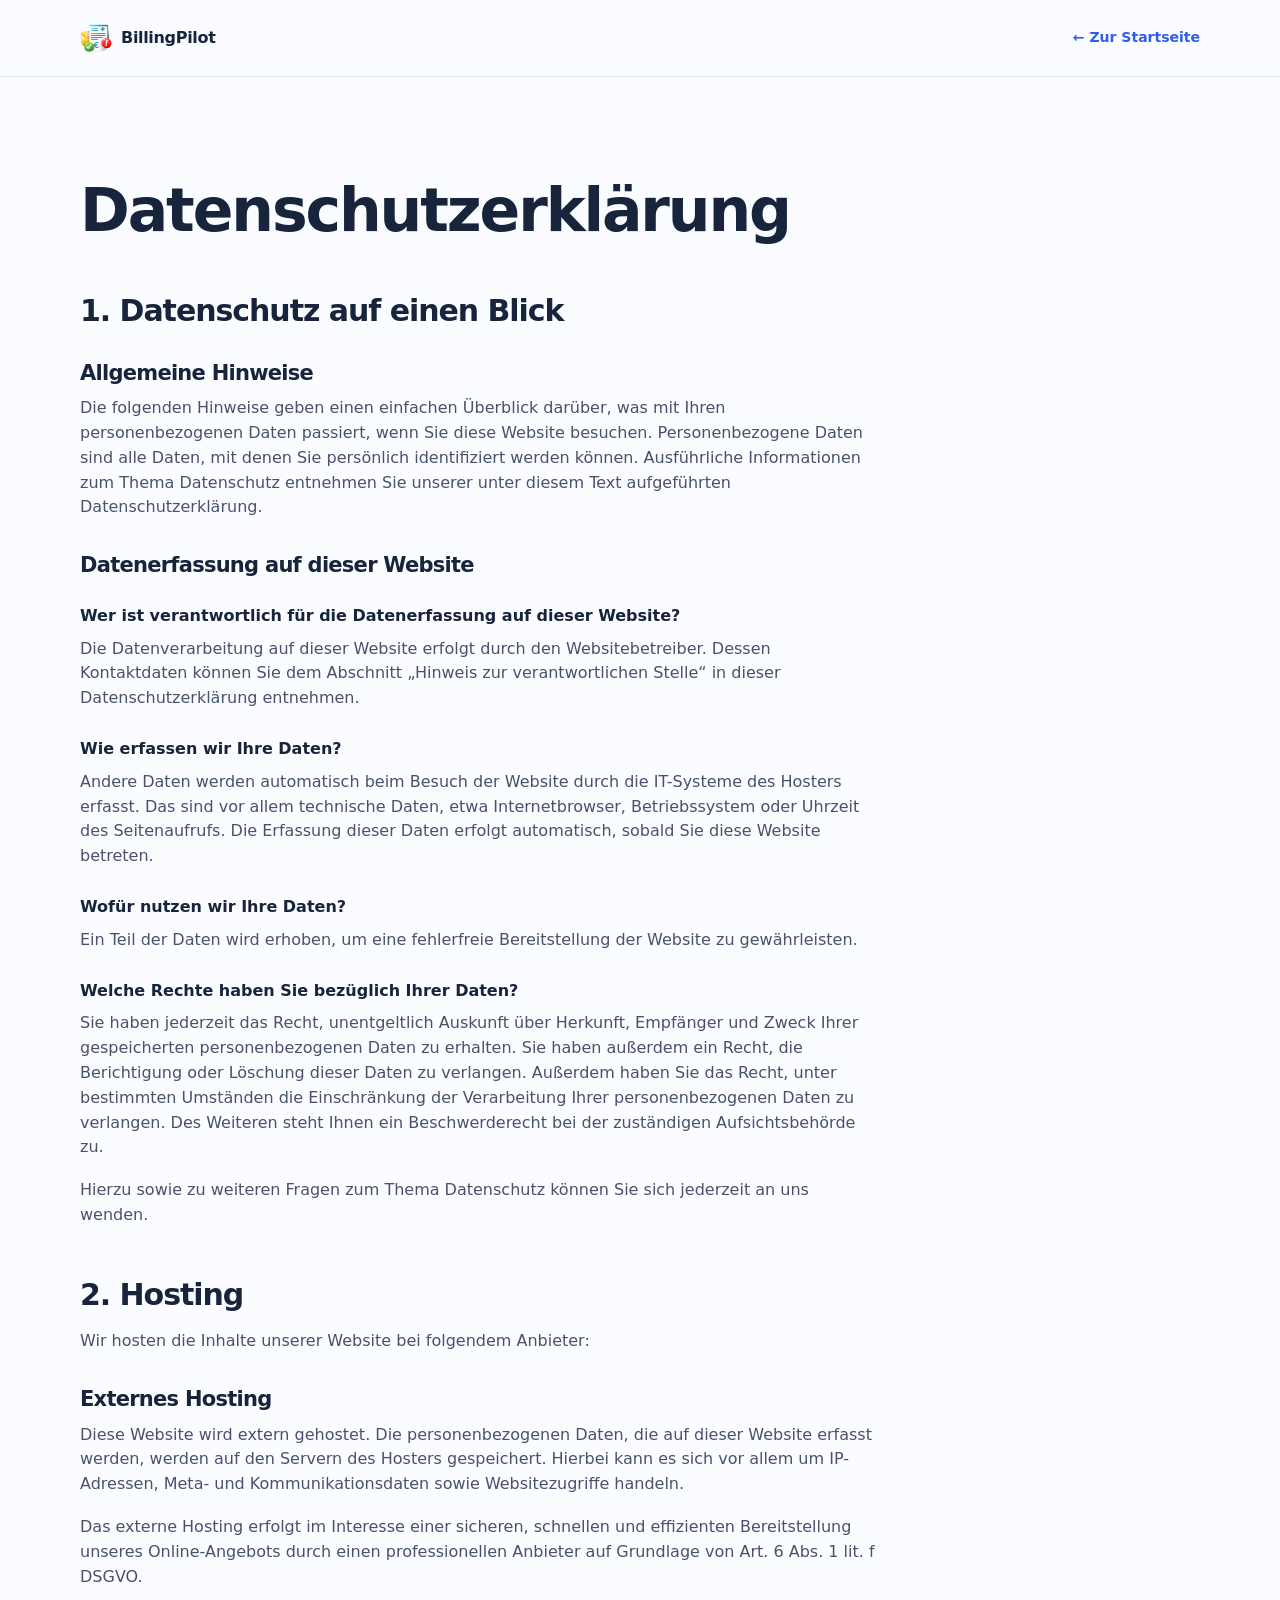
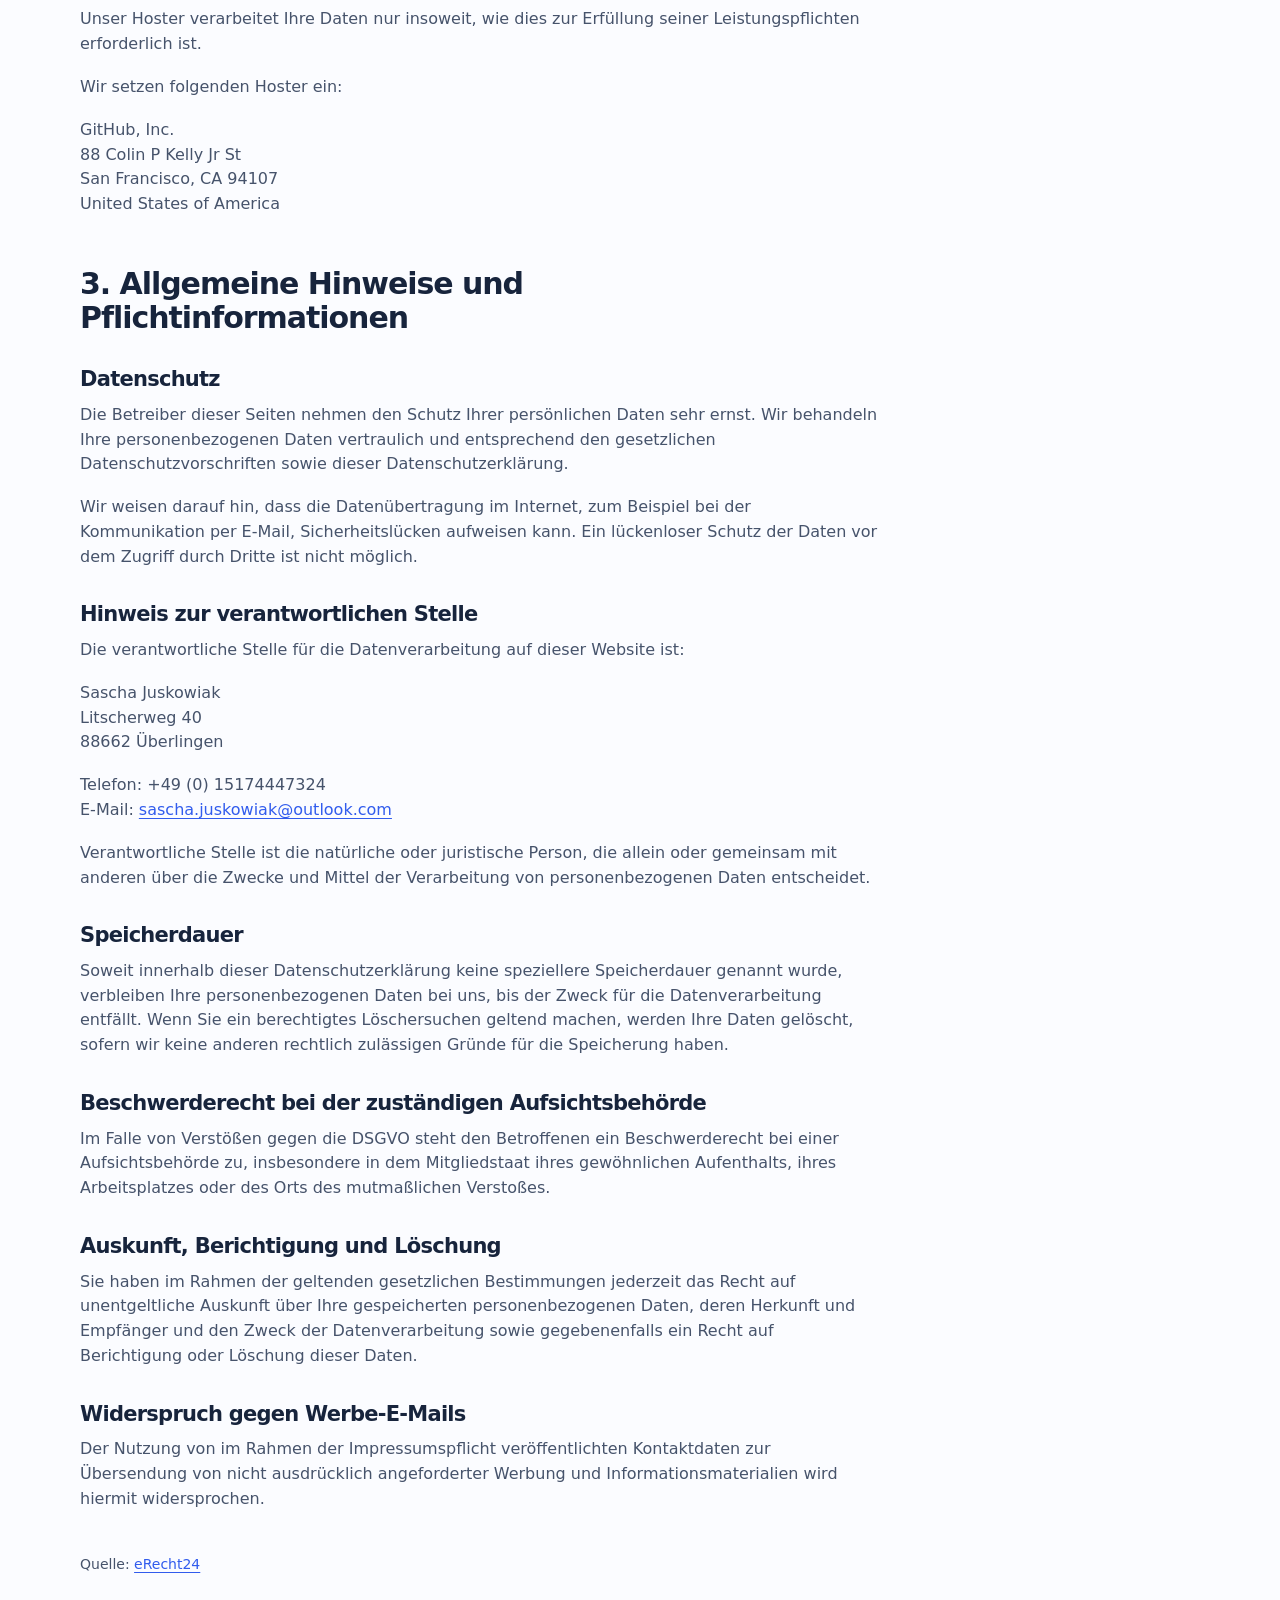
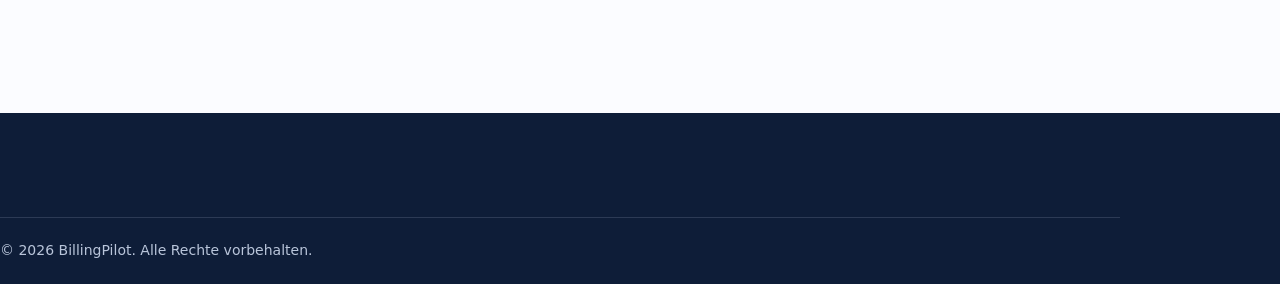
==== commit 0464a3a4: "Add files via upload - Released BillingPilot v0.8.1." ====
--- a/datenschutz.html
+++ b/datenschutz.html
@@ -11,7 +11,6 @@
   <body>
     <header class="site-header"><nav class="navigation wrapper" aria-label="Hauptnavigation"><a class="brand" href="index.html" aria-label="BillingPilot Startseite"><img class="brand-mark" src="assets/icons/icon.ico" alt=""><span>BillingPilot</span></a><a class="text-link" href="index.html">← Zur Startseite</a></nav></header>
     <main class="legal-page wrapper">
-      <p class="eyebrow">Rechtliches</p>
       <h1>Datenschutzerklärung</h1>
       <div class="legal-content">
         <h2>1. Datenschutz auf einen Blick</h2>
--- a/assets/css/site.css
+++ b/assets/css/site.css
@@ -14,7 +14,7 @@
 .nav-links a:hover, .footer-links a:hover { color: var(--blue); }
 .menu-toggle { display: none; border: 0; background: none; color: var(--ink); font: inherit; font-weight: 700; }
 .hero { overflow: hidden; padding: 100px 0 106px; background: radial-gradient(circle at 82% 14%, #e3eaff 0, transparent 25%), linear-gradient(125deg, #f9fbff 25%, #eef5ff); }
-.hero-grid, .download-grid { display: grid; grid-template-columns: 1.15fr .85fr; align-items: center; gap: clamp(42px, 8vw, 108px); }
+.hero-grid, .download-grid { display: grid; align-items: center; gap: clamp(24px, 4vw, 60px); }.hero-grid { grid-template-columns: 1.1fr .9fr; align-items: start; }.download-grid { grid-template-columns: 1fr 1.08fr; }.hero-grid > * { min-width: 0; }
 .eyebrow { margin: 0 0 15px; color: var(--blue); font-size: 12px; font-weight: 800; letter-spacing: .12em; text-transform: uppercase; }
 h1, h2, h3, p { margin-top: 0; }
 h1, h2, h3 { line-height: 1.12; letter-spacing: -.035em; }
@@ -28,17 +28,18 @@
 .button-primary:hover { background: #244bd0; }
 .text-link { color: var(--blue); font-size: 14px; font-weight: 750; }
 .hero-note { margin: 30px 0 0; color: #79849a; font-size: 13px; }
-.dashboard-card { padding: 27px; border: 1px solid #dce5f6; border-radius: var(--radius); background: #fff; box-shadow: 0 30px 60px rgba(31, 55, 104, .14); transform: rotate(2deg); }
-.card-topline, .mini-list div { display: flex; align-items: center; justify-content: space-between; gap: 10px; }
-.card-topline { color: #586780; font-size: 13px; font-weight: 700; }.status-dot { color: #297859; }.status-dot::before { content: ""; display: inline-block; width: 7px; height: 7px; margin-right: 5px; border-radius: 50%; background: #52bf91; }
-.metric { display: flex; flex-direction: column; margin: 26px 0 15px; }.metric strong { font-size: 45px; letter-spacing: -.06em; }.metric span { color: var(--muted); font-size: 13px; }
-.chart { height: 91px; display: flex; align-items: end; gap: 9px; padding: 7px 0; border-bottom: 1px solid var(--line); }.chart i { width: 100%; border-radius: 5px 5px 2px 2px; background: #abc1ff; }.chart i:nth-child(1) { height: 35%; }.chart i:nth-child(2) { height: 56%; }.chart i:nth-child(3) { height: 41%; }.chart i:nth-child(4) { height: 72%; background: var(--blue); }.chart i:nth-child(5) { height: 60%; }.chart i:nth-child(6) { height: 84%; }.chart i:nth-child(7) { height: 69%; }
-.mini-list { display: grid; gap: 15px; margin-top: 19px; }.mini-list div { justify-content: flex-start; font-size: 12px; }.mini-list b { margin-left: auto; }.avatar { display: grid; width: 27px; height: 27px; place-items: center; border-radius: 50%; background: var(--mint); color: #187052; font-size: 11px; font-weight: 800; }.avatar.muted { background: #eee9ff; color: #6052a5; }
+.hero-screenshot.screenshot-trigger { width: 100%; max-width: 560px; margin-top: 70px; justify-self: end; overflow: hidden; border: 1px solid #dce5f6; border-radius: var(--radius); background: #fff; box-shadow: 0 30px 60px rgba(31, 55, 104, .14); transform: rotate(2deg); }
+.hero-screenshot img { display: block; width: 100%; height: auto; }
 .intro { padding: 116px 0; }.feature-grid { display: grid; grid-template-columns: repeat(3, 1fr); gap: 20px; margin-top: 48px; }.feature-card { min-height: 235px; padding: 29px; border: 1px solid var(--line); border-radius: var(--radius); background: #fff; }.feature-card p, .steps p, .security-panel p, .release-card p { color: var(--muted); font-size: 14px; }.feature-number { display: block; margin-bottom: 46px; color: var(--blue); font-size: 13px; font-weight: 800; }
+.product-showcase { padding: 0 0 116px; }.showcase-heading { display: flex; align-items: end; justify-content: space-between; gap: 48px; margin-bottom: 46px; }.showcase-heading .section-lead { margin: 0; }.showcase-carousel { position: relative; max-width: 940px; margin: 0 auto; }.showcase-carousel-controls { display: flex; align-items: center; justify-content: flex-end; gap: 11px; margin-bottom: 14px; }.carousel-navigation { display: grid; width: 36px; height: 36px; place-items: center; border: 1px solid var(--line); border-radius: 50%; background: #fff; color: var(--ink); cursor: pointer; font-size: 27px; line-height: 1; }.carousel-navigation:hover { border-color: #aeb9ca; background: #f4f7fb; }.carousel-navigation:focus-visible { outline: 3px solid var(--blue); outline-offset: 2px; }.carousel-position { min-width: 104px; color: var(--muted); text-align: center; font-size: 13px; font-weight: 700; }.screenshot-card { overflow: hidden; border: 1px solid var(--line); border-radius: var(--radius); background: #fff; box-shadow: 0 16px 35px rgba(29, 47, 86, .08); }.screenshot-card > div { padding: 25px 27px 28px; }.screenshot-card .eyebrow { margin-bottom: 10px; }.screenshot-card h3 { margin-bottom: 9px; }.screenshot-card p:last-child, .showcase-note { margin-bottom: 0; color: var(--muted); font-size: 14px; }.showcase-note { margin-top: 25px; text-align: center; }
+.screenshot-trigger { position: relative; display: block; width: 100%; padding: 0; border: 0; background: #eaf0fa; cursor: zoom-in; text-align: left; }.screenshot-trigger img { display: block; width: 100%; height: auto; }.screenshot-zoom { position: absolute; right: 15px; bottom: 15px; padding: 7px 11px; border-radius: 999px; background: rgba(14, 29, 56, .82); color: #fff; font-size: 12px; font-weight: 700; opacity: 0; transform: translateY(5px); transition: opacity .18s ease, transform .18s ease; }.screenshot-trigger:hover .screenshot-zoom, .screenshot-trigger:focus-visible .screenshot-zoom { opacity: 1; transform: translateY(0); }.screenshot-trigger:focus-visible { outline: 3px solid var(--blue); outline-offset: 3px; }
+.screenshot-dialog { width: min(1440px, calc(100vw - 36px)); max-width: none; max-height: calc(100vh - 36px); padding: 0; border: 0; border-radius: var(--radius); background: #fff; box-shadow: 0 25px 80px rgba(0, 0, 0, .42); }.screenshot-dialog::backdrop { background: rgba(8, 17, 34, .74); }.screenshot-dialog-content { display: grid; max-height: calc(100vh - 36px); }.screenshot-dialog-header { display: flex; align-items: center; justify-content: space-between; gap: 16px; padding: 13px 16px 13px 22px; border-bottom: 1px solid var(--line); }.screenshot-dialog-header p { margin: 0; font-weight: 800; }.screenshot-dialog-controls { display: flex; align-items: center; gap: 13px; }.screenshot-dialog-position { color: var(--muted); font-size: 13px; font-weight: 700; }.dialog-close, .dialog-navigation { display: grid; place-items: center; border: 1px solid var(--line); background: #fff; color: var(--ink); cursor: pointer; }.dialog-close { width: 36px; height: 36px; border-radius: 50%; font-size: 26px; line-height: 1; }.dialog-close:hover, .dialog-navigation:hover { border-color: #aeb9ca; background: #f4f7fb; }.screenshot-dialog-stage { position: relative; display: grid; min-height: 0; max-height: calc(100vh - 114px); padding: 0 64px; background: #f4f7fb; }.screenshot-dialog-image { display: block; max-width: 100%; max-height: calc(100vh - 114px); margin: auto; object-fit: contain; }.dialog-navigation { position: absolute; top: 50%; z-index: 1; width: 42px; height: 42px; border-radius: 50%; box-shadow: 0 4px 16px rgba(14, 29, 56, .14); font-size: 31px; line-height: 1; transform: translateY(-50%); }.dialog-previous { left: 13px; }.dialog-next { right: 13px; }.dialog-navigation:focus-visible, .dialog-close:focus-visible { outline: 3px solid var(--blue); outline-offset: 2px; }
 .workflow { padding: 105px 0; background: var(--navy); color: #f6f8ff; }.workflow-grid { display: grid; grid-template-columns: .8fr 1.2fr; gap: 88px; }.workflow .eyebrow { color: #8ca6ff; }.workflow h2 { max-width: 390px; }.steps { display: grid; gap: 28px; padding: 0; margin: 0; list-style: none; }.steps li { display: flex; gap: 19px; }.steps li > span { display: grid; flex: 0 0 33px; height: 33px; place-items: center; border-radius: 50%; background: rgba(140, 166, 255, .17); color: #a8bbff; font-weight: 800; }.steps h3 { margin: 3px 0 6px; color: #fff; }.steps p { margin-bottom: 0; color: #bfcae0; }
 .security { padding: 110px 0; }.security-panel { display: grid; grid-template-columns: 1fr 1fr; gap: 65px; padding: clamp(30px, 5vw, 64px); border-radius: var(--radius); background: var(--mint); }.security-panel .eyebrow { color: #197255; }.security-panel p:last-child { align-self: end; color: #315d4f; font-size: 17px; }
-.download { padding: 100px 0; border-top: 1px solid var(--line); background: #f2f5fb; }.release-card { padding: 30px; border-radius: var(--radius); background: #fff; box-shadow: 0 15px 40px rgba(29, 47, 86, .08); }.release-label { color: var(--blue); font-size: 12px; font-weight: 800; text-transform: uppercase; letter-spacing: .08em; }.release-card h3 { margin-top: 20px; }.button-disabled { width: 100%; margin: 10px 0 18px; background: #dce3ee; color: #79849a; cursor: not-allowed; }.release-meta { border-top: 1px solid var(--line); padding-top: 17px; font-size: 12px !important; }
+.licensing { scroll-margin-top: 108px; padding: 0 0 110px; }.licensing-grid { display: grid; grid-template-columns: repeat(3, 1fr); gap: 20px; margin-top: 46px; }.licensing-card { min-height: 250px; padding: 29px; border: 1px solid var(--line); border-radius: var(--radius); background: #fff; }.licensing-card p { color: var(--muted); font-size: 14px; }.licensing-card-accent { border-color: #cfd9ff; background: #f3f6ff; }.licensing-card-accent .text-link { display: inline-block; margin-top: 12px; }
+.download { padding: 100px 0; border-top: 1px solid var(--line); background: #f2f5fb; }.release-card { padding: 30px; border-radius: var(--radius); background: #fff; box-shadow: 0 15px 40px rgba(29, 47, 86, .08); }.release-label { color: var(--blue); font-size: 12px; font-weight: 800; text-transform: uppercase; letter-spacing: .08em; }.release-card h3 { margin-top: 20px; }.release-card .button-primary { width: 100%; margin: 4px 0 18px; }.release-meta { border-top: 1px solid var(--line); padding-top: 17px; font-size: 12px !important; }.release-meta a { color: var(--blue); text-decoration: underline; text-underline-offset: 3px; }
 .site-footer { padding: 58px 0 22px; background: var(--navy); color: #fff; }.footer-grid { display: flex; justify-content: space-between; gap: 40px; }.site-footer p { margin: 13px 0 0; color: #b9c5da; font-size: 14px; }.footer-links { display: flex; flex-wrap: wrap; align-content: start; justify-content: flex-end; gap: 12px 25px; color: #c7d1e2; font-size: 14px; }.copyright { margin-top: 46px !important; padding-top: 22px; border-top: 1px solid rgba(197, 210, 235, .16); }
 .legal-page { min-height: calc(100vh - 200px); padding-top: 100px; padding-bottom: 120px; }.legal-page h1 { font-size: clamp(40px, 5vw, 60px); }.legal-notice { max-width: 750px; margin-top: 48px; padding: 29px; border-left: 4px solid var(--blue); border-radius: 0 var(--radius) var(--radius) 0; background: #edf2ff; }.legal-notice h2 { margin-bottom: 12px; font-size: 25px; }.legal-notice p { margin-bottom: 0; color: #405174; }
 .legal-content { max-width: 800px; color: #46536b; }.legal-content h2 { margin: 50px 0 18px; color: var(--ink); font-size: 30px; }.legal-content h3 { margin: 34px 0 11px; color: var(--ink); font-size: 21px; }.legal-content h4 { margin: 26px 0 8px; color: var(--ink); font-size: 16px; }.legal-content p { margin-bottom: 18px; }.legal-content ul { margin: -4px 0 20px; padding-left: 24px; }.legal-content li { margin-bottom: 9px; }.legal-content a { color: var(--blue); text-decoration: underline; text-underline-offset: 3px; }.legal-source { margin-top: 42px; font-size: 14px; }
-@media (max-width: 760px) { .wrapper { width: min(100% - 36px, 600px); }.navigation { min-height: 65px; }.menu-toggle { display: block; }.nav-links { display: none; position: absolute; top: 65px; right: 18px; left: 18px; flex-direction: column; gap: 0; padding: 10px 17px; border: 1px solid var(--line); border-radius: 12px; background: #fff; box-shadow: 0 10px 30px rgba(25, 38, 64, .1); }.nav-links.is-open { display: flex; }.nav-links a { padding: 10px 0; }.hero { padding: 64px 0 72px; }.hero-grid, .download-grid, .workflow-grid, .security-panel { grid-template-columns: 1fr; }.dashboard-card { max-width: 420px; margin: 12px auto 0; transform: none; }.intro, .security { padding: 76px 0; }.feature-grid { grid-template-columns: 1fr; margin-top: 32px; }.feature-card { min-height: auto; }.feature-number { margin-bottom: 28px; }.workflow, .download { padding: 75px 0; }.workflow-grid { gap: 38px; }.footer-grid { flex-direction: column; }.footer-links { justify-content: flex-start; } }
+@media (min-width: 1500px) { .wrapper { width: min(1360px, calc(100% - 96px)); }.showcase-carousel { max-width: 1080px; margin: 0 auto; } }
+@media (max-width: 760px) { .wrapper { width: min(100% - 36px, 600px); }.navigation { min-height: 65px; }.menu-toggle { display: block; }.nav-links { display: none; position: absolute; top: 65px; right: 18px; left: 18px; flex-direction: column; gap: 0; padding: 10px 17px; border: 1px solid var(--line); border-radius: 12px; background: #fff; box-shadow: 0 10px 30px rgba(25, 38, 64, .1); }.nav-links.is-open { display: flex; }.nav-links a { padding: 10px 0; }.hero { padding: 64px 0 72px; }.hero-grid, .download-grid, .workflow-grid, .security-panel, .licensing-grid { grid-template-columns: 1fr; }.hero-screenshot.screenshot-trigger { width: min(100%, 560px); max-width: none; margin: 12px auto 0; transform: none; }.intro, .security { padding: 76px 0; }.licensing { padding-bottom: 76px; }.licensing-grid { margin-top: 32px; }.licensing-card { min-height: auto; }.product-showcase { padding-bottom: 76px; }.showcase-heading { display: block; margin-bottom: 32px; }.showcase-heading .section-lead { margin-top: 20px; }.screenshot-dialog-stage { padding: 0 48px; }.dialog-navigation { width: 36px; height: 36px; font-size: 27px; }.dialog-previous { left: 6px; }.dialog-next { right: 6px; }.feature-grid { grid-template-columns: 1fr; margin-top: 32px; }.feature-card { min-height: auto; }.feature-number { margin-bottom: 28px; }.workflow, .download { padding: 75px 0; }.workflow-grid { gap: 38px; }.footer-grid { flex-direction: column; }.footer-links { justify-content: flex-start; } }
